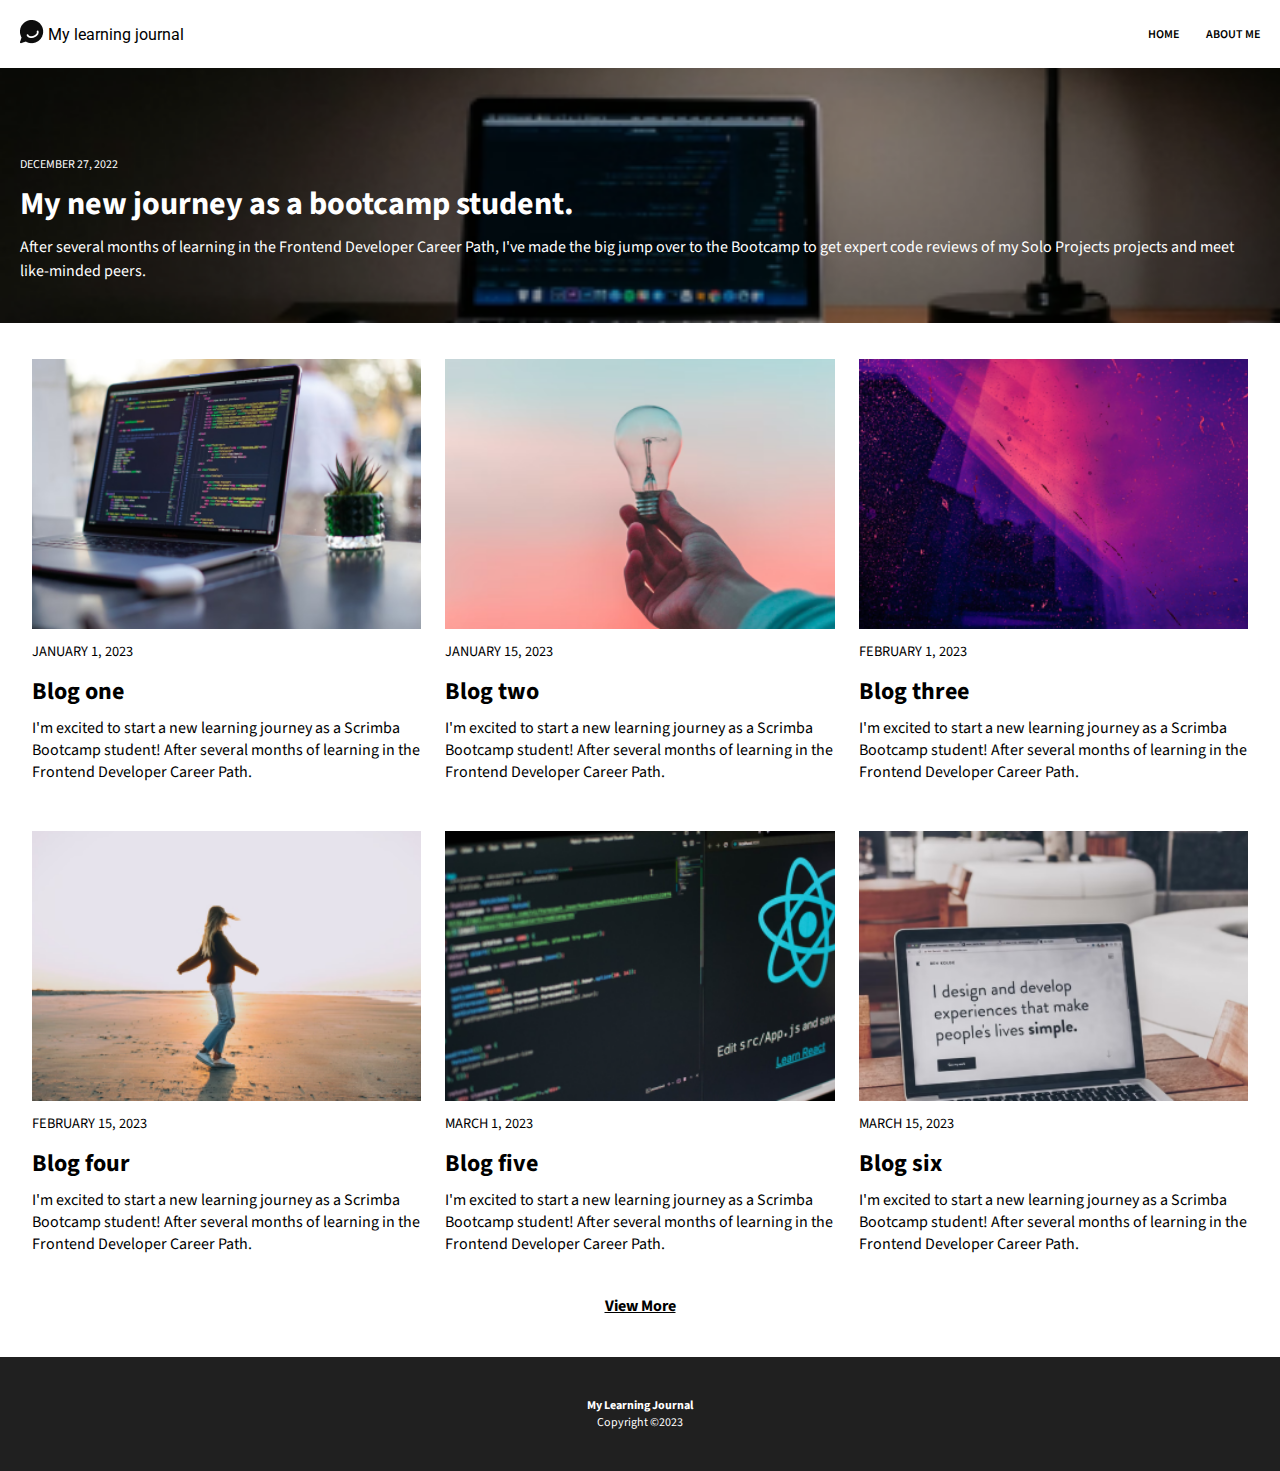
==== index.html @ ec1c3a1c "made /scripts.moved index.js there. drafted posts.js there" ====
<!DOCTYPE html>
<html lang="en">
<head>
    <meta charset="UTF-8">
    <meta http-equiv="X-UA-Compatible" content="IE=edge">
    <meta name="viewport" content="width=device-width, initial-scale=1.0">
    <title>Learning Journal</title>
    <link rel="stylesheet" href="index.css">
    <!-- Google fonts -->
    <link rel="preconnect" href="https://fonts.googleapis.com">
    <link rel="preconnect" href="https://fonts.gstatic.com" crossorigin>
    <link href="https://fonts.googleapis.com/css2?family=Roboto:wght@700&family=Source+Sans+Pro:wght@400;600;700&display=swap" rel="stylesheet">
</head>

<body>
    <header>
        <div id="title">
            <div id="logo">
                <img src="/img/logo.png" alt="chat icon logo">
            </div>
            <div>My learning journal</div>
        </div>
        <nav>
            <div>Home</div>
            <div>About Me</div>
        </nav>
    </header>

    <section id="article-section">
        <div id="featured"></div>
        <div id="articles"></div>
    </section>

    <div id="view-more">View More</div>

    <footer>
        <div id="tagline">My Learning Journal</div>
        <div if="copyright">Copyright ©2023</div>
    </footer>

    <script src="/scripts/index.js"></script>
</body>
</html>
---- index.css ----
body {
    margin: 0;
    padding: 0;
    font-family: 'Source Sans Pro', sans-serif;
    font-weight: 400;
}

/* HEADER */

header {
    display: flex;
    justify-content: space-between;
    padding: 1.25rem;
    box-sizing: border-box;
}

#title {
    display: flex;
    align-items: center;
    font-family: "Roboto", sans-serif;
}

#logo {
    margin-right: .25rem;
}

nav {
    font-family: 'Source Sans Pro', sans-serif;
    font-weight: 600;
    font-size: .75rem;
    text-transform: uppercase;
    display: flex;
    justify-content: space-between;
    align-items: center;
    width: 7rem;
}

/* ARTICLES */

#articles {
    display: grid;
    grid-template-columns: repeat(auto-fit, minmax(300px, 1fr));
    gap: 3rem 1.5rem;
    padding: 0 2rem;
}

.article {
    display: grid;
    grid-template-rows: auto auto auto auto;
    row-gap: .5rem;
}

.article-img {
    height: 30vh;
    background-position: center;
    background-repeat: no-repeat;
    background-size: cover;
}

.article-date {
    text-transform: uppercase;
    font-size: .9rem;
    margin: .25rem 0;
}

.article-title {
    font-weight: 700;
    font-size: 1.5rem;
}

.featured {
    box-sizing: border-box;
    padding: 5.5rem 0 2.5rem;
    margin-bottom: 2.25rem;
    color: white;
    background-position: center;
    background-repeat: no-repeat;
    background-size: cover;
    display: grid;
    grid-template-columns: 1.25rem auto 1.25rem;
    grid-template-areas:
        ". date  ."
        ". title ."
        ". blurb .";
}

.featured-date {
    text-transform: uppercase;
    font-size: .75rem;
    grid-area: date;
}

.featured-title {
    font-weight: 700;
    font-size: 2rem;
    color: white;
    text-decoration: none;
    margin: .5rem 0;
    grid-area: title;
}

.featured-blurb {
    grid-area: blurb;
    font-size: 1rem;
    line-height: 1.5rem;
}

#view-more {
    font-weight: 700;
    text-align: center;
    margin: 2.5rem 0;
    text-decoration: underline;
}

/* FOOTER */

footer {
    background-color: #202020;
    color: white;
    padding: 2.5rem 0;
    text-align: center;
    font-size: .75rem;
}

#tagline {
    font-weight: 700;
}
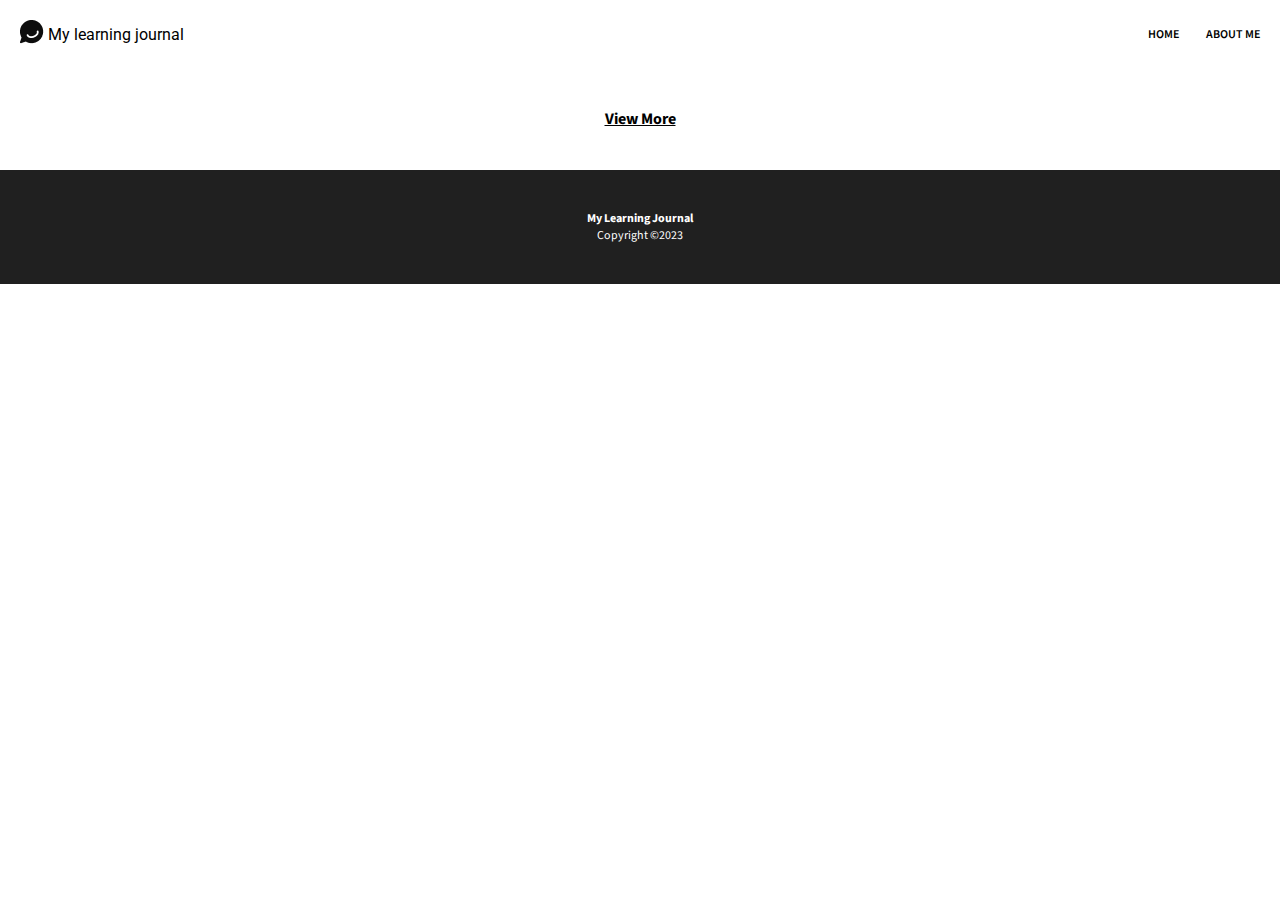
==== commit c005604a: "drafted /scripts/data.js and moved articles array from index.js to there" ====
--- a/index.html
+++ b/index.html
@@ -38,6 +38,6 @@
         <div if="copyright">Copyright ©2023</div>
     </footer>
 
-    <script src="/scripts/index.js"></script>
+    <script src="/scripts/index.js" type="module"></script>
 </body>
 </html>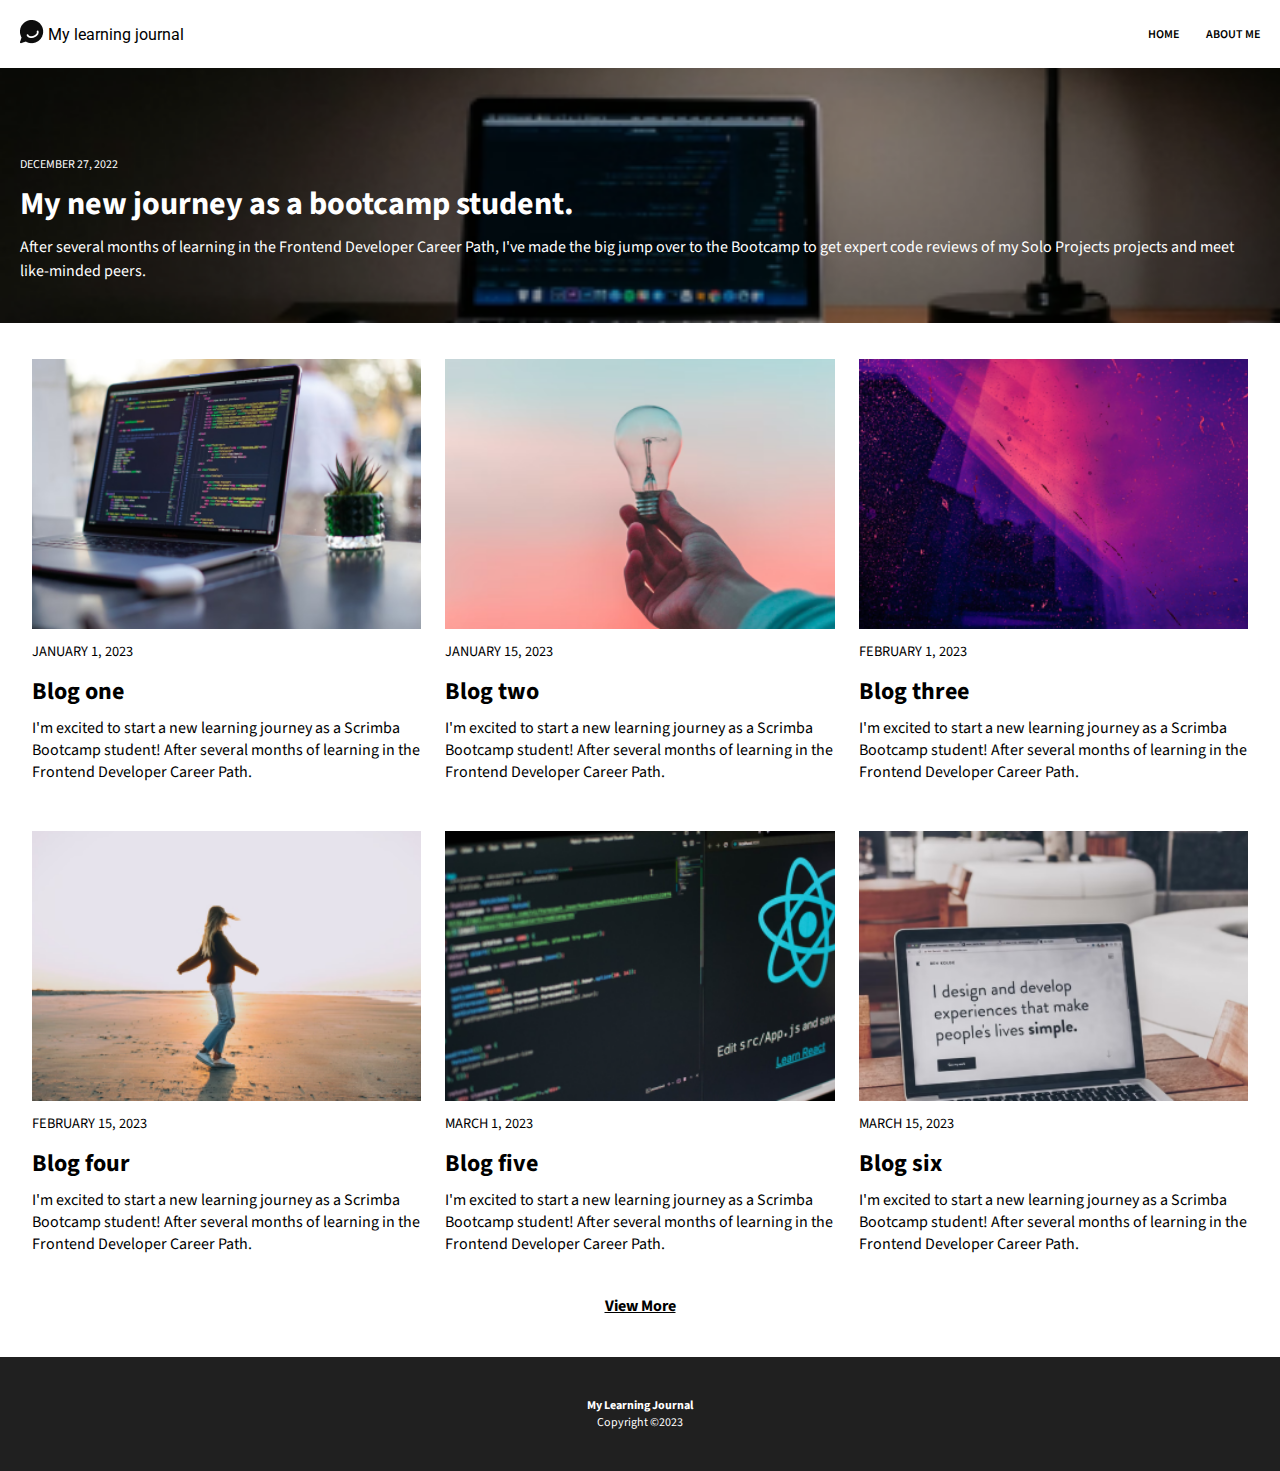
==== commit 3a8ad618: "nav: home links to index.html" ====
--- a/index.html
+++ b/index.html
@@ -21,7 +21,7 @@
             <div>My learning journal</div>
         </div>
         <nav>
-            <div>Home</div>
+            <a href=#>Home</a>
             <div>About Me</div>
         </nav>
     </header>
--- a/index.css
+++ b/index.css
@@ -35,6 +35,11 @@
     width: 7rem;
 }
 
+nav a {
+    color: black;
+    text-decoration: none;
+}
+
 /* ARTICLES */
 
 #articles {
@@ -66,6 +71,8 @@
 .article-title {
     font-weight: 700;
     font-size: 1.5rem;
+    color: black;
+    text-decoration: none;
 }
 
 .featured {
@@ -124,4 +131,34 @@
 
 #tagline {
     font-weight: 700;
+}
+
+/* POSTS.JS */
+
+#main {
+    margin-bottom: 3.5rem;
+}
+
+.post {
+    display: grid;
+    grid-template-rows: auto auto auto auto;
+    row-gap: .5rem;
+    padding: 0 1.25rem;
+}
+
+#recent {
+    font-weight: 700;
+    text-align: center;
+    margin: 2.5rem 0;
+}
+
+#more {
+    display: grid;
+    grid-template-columns: repeat(auto-fit, minmax(300px, 1fr));
+    gap: 3rem 1.5rem;
+    padding: 0 2rem;
+}
+
+.posts-blurb {
+    margin-bottom: 2.5rem;
 }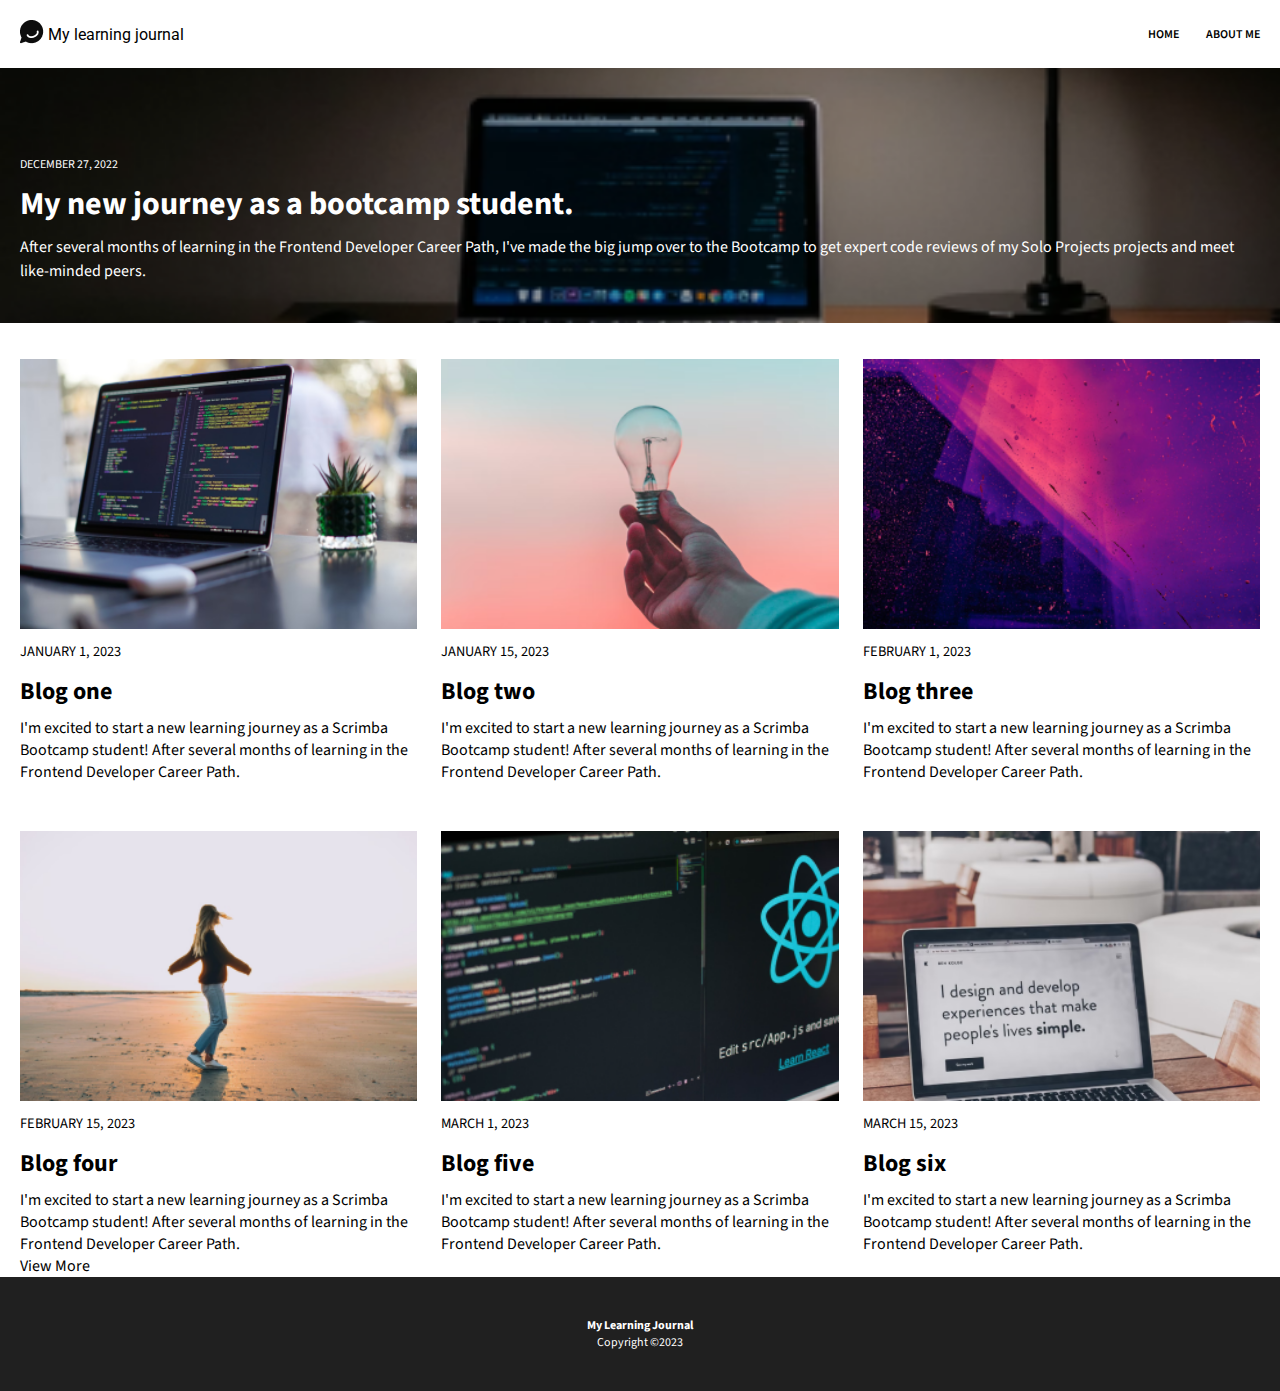
==== commit 3a503e82: "index.html: changed #view-more to #articles and added articles.js script to render articles the same" ====
--- a/index.html
+++ b/index.html
@@ -22,7 +22,7 @@
         </div>
         <nav>
             <a href=#>Home</a>
-            <div>About Me</div>
+            <a href="/about.html">About Me</a>
         </nav>
     </header>
 
@@ -31,7 +31,7 @@
         <div id="articles"></div>
     </section>
 
-    <div id="view-more">View More</div>
+    <div id="articles">View More</div>
 
     <footer>
         <div id="tagline">My Learning Journal</div>
@@ -39,5 +39,6 @@
     </footer>
 
     <script src="/scripts/index.js" type="module"></script>
+    <script src="/scripts/articles.js" type="module"></script>
 </body>
 </html>--- a/index.css
+++ b/index.css
@@ -46,7 +46,7 @@
     display: grid;
     grid-template-columns: repeat(auto-fit, minmax(300px, 1fr));
     gap: 3rem 1.5rem;
-    padding: 0 2rem;
+    padding: 0 1.25rem;
 }
 
 .article {
@@ -156,9 +156,20 @@
     display: grid;
     grid-template-columns: repeat(auto-fit, minmax(300px, 1fr));
     gap: 3rem 1.5rem;
-    padding: 0 2rem;
+    padding: 0 1.25rem;
 }
 
 .posts-blurb {
     margin-bottom: 2.5rem;
+}
+
+/* ABOUT */
+
+#about {
+    padding: 0 1.25rem;
+}
+
+#about-txt {
+    font-size: 2.25rem;
+    font-weight: 700;
 }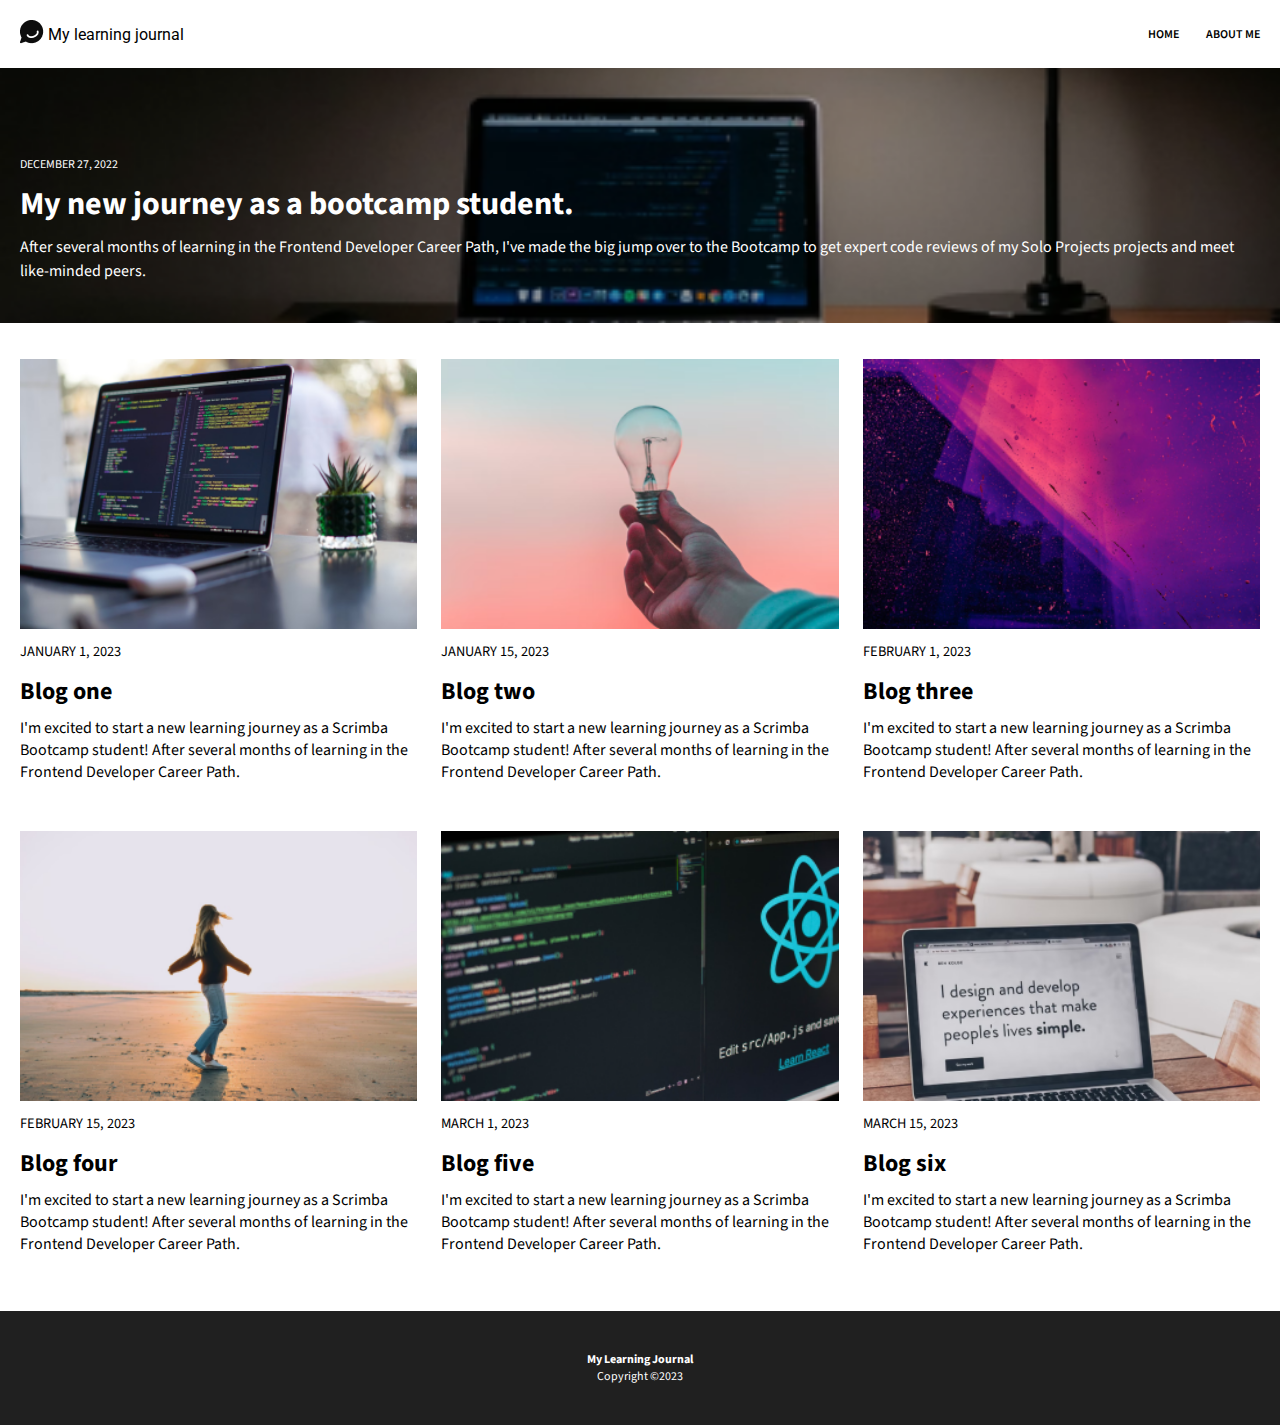
==== commit 31e37d48: "index.css: removed #main and added margin-bottom to #articles, so bottom margin is present on all pa" ====
--- a/index.html
+++ b/index.html
@@ -31,14 +31,14 @@
         <div id="articles"></div>
     </section>
 
-    <div id="articles">View More</div>
+    <!-- <div id="articles">View More</div> -->
 
     <footer>
         <div id="tagline">My Learning Journal</div>
         <div if="copyright">Copyright ©2023</div>
     </footer>
 
-    <script src="/scripts/index.js" type="module"></script>
+    <script src="/scripts/featured.js" type="module"></script>
     <script src="/scripts/articles.js" type="module"></script>
 </body>
 </html>--- a/index.css
+++ b/index.css
@@ -47,6 +47,7 @@
     grid-template-columns: repeat(auto-fit, minmax(300px, 1fr));
     gap: 3rem 1.5rem;
     padding: 0 1.25rem;
+    margin-bottom: 3.5rem;
 }
 
 .article {
@@ -135,10 +136,6 @@
 
 /* POSTS.JS */
 
-#main {
-    margin-bottom: 3.5rem;
-}
-
 .post {
     display: grid;
     grid-template-rows: auto auto auto auto;
@@ -152,12 +149,12 @@
     margin: 2.5rem 0;
 }
 
-#more {
+/* #more {
     display: grid;
     grid-template-columns: repeat(auto-fit, minmax(300px, 1fr));
     gap: 3rem 1.5rem;
     padding: 0 1.25rem;
-}
+} */
 
 .posts-blurb {
     margin-bottom: 2.5rem;
